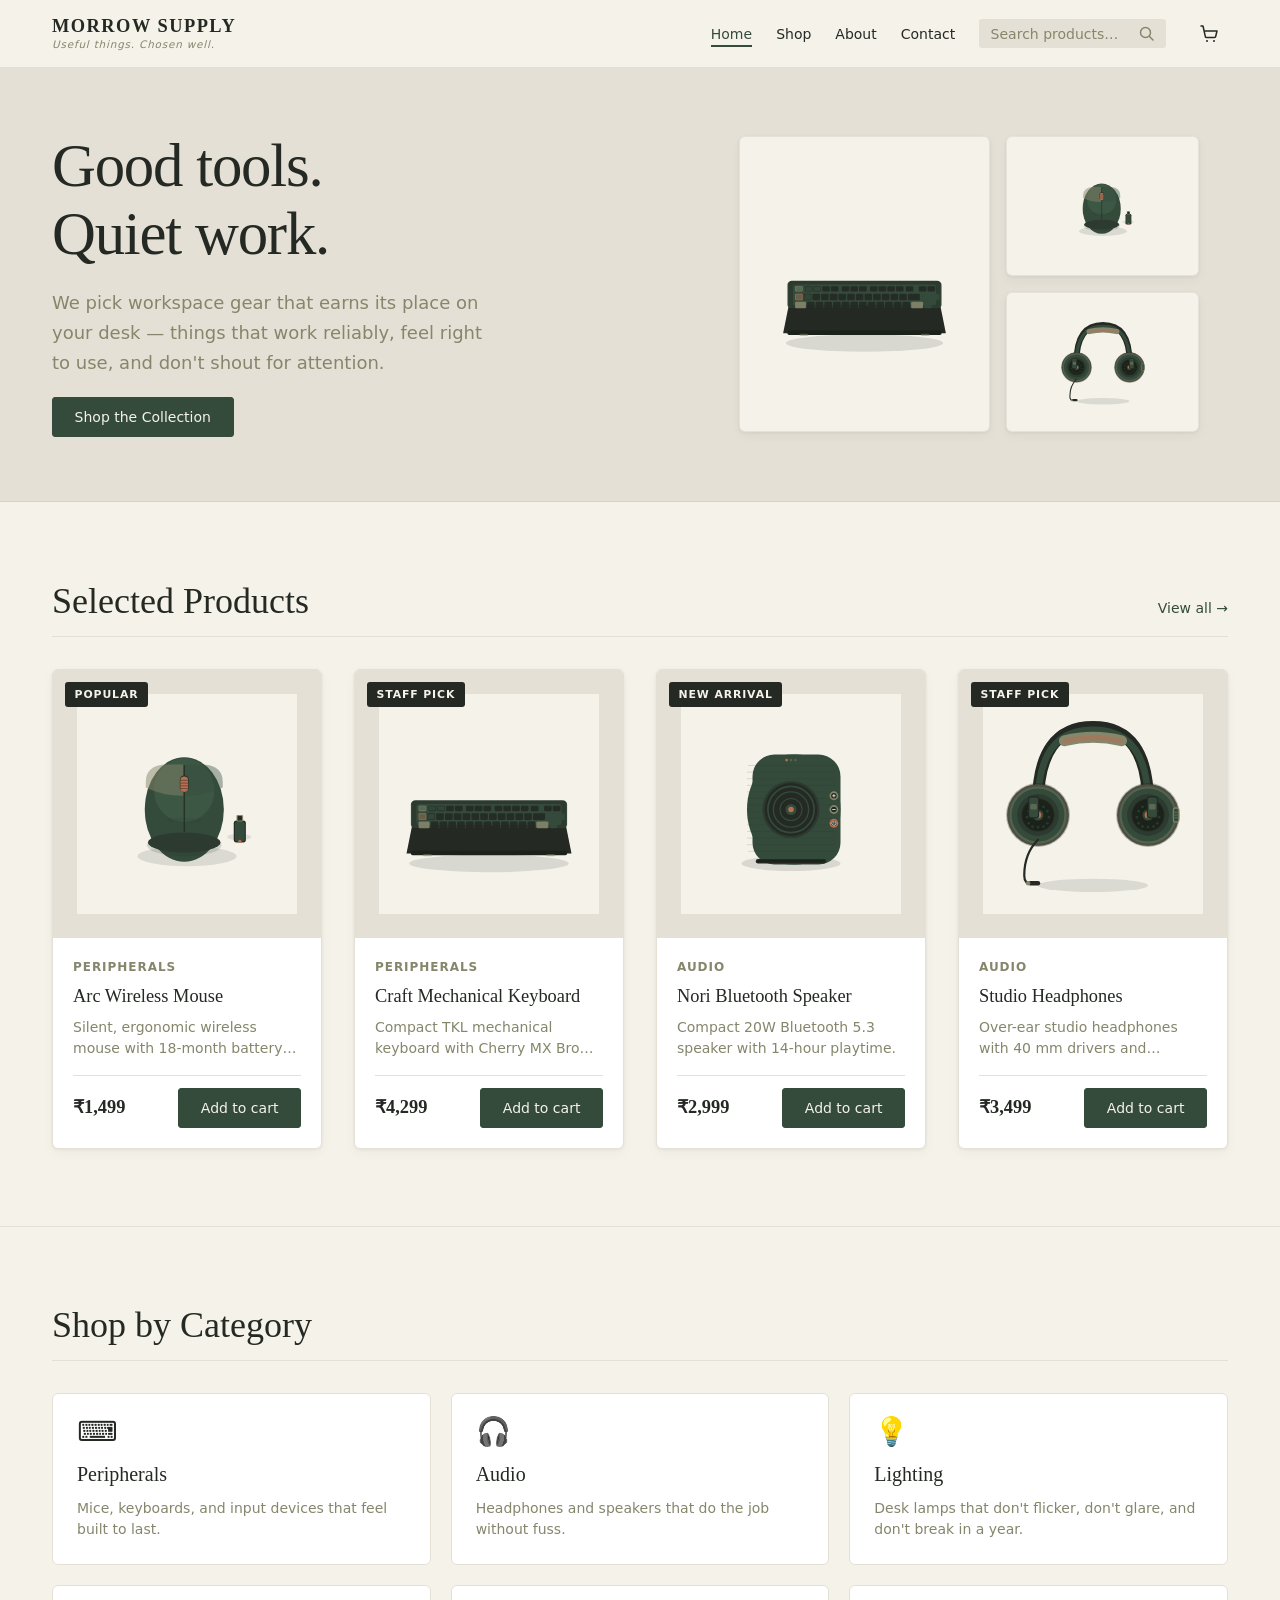
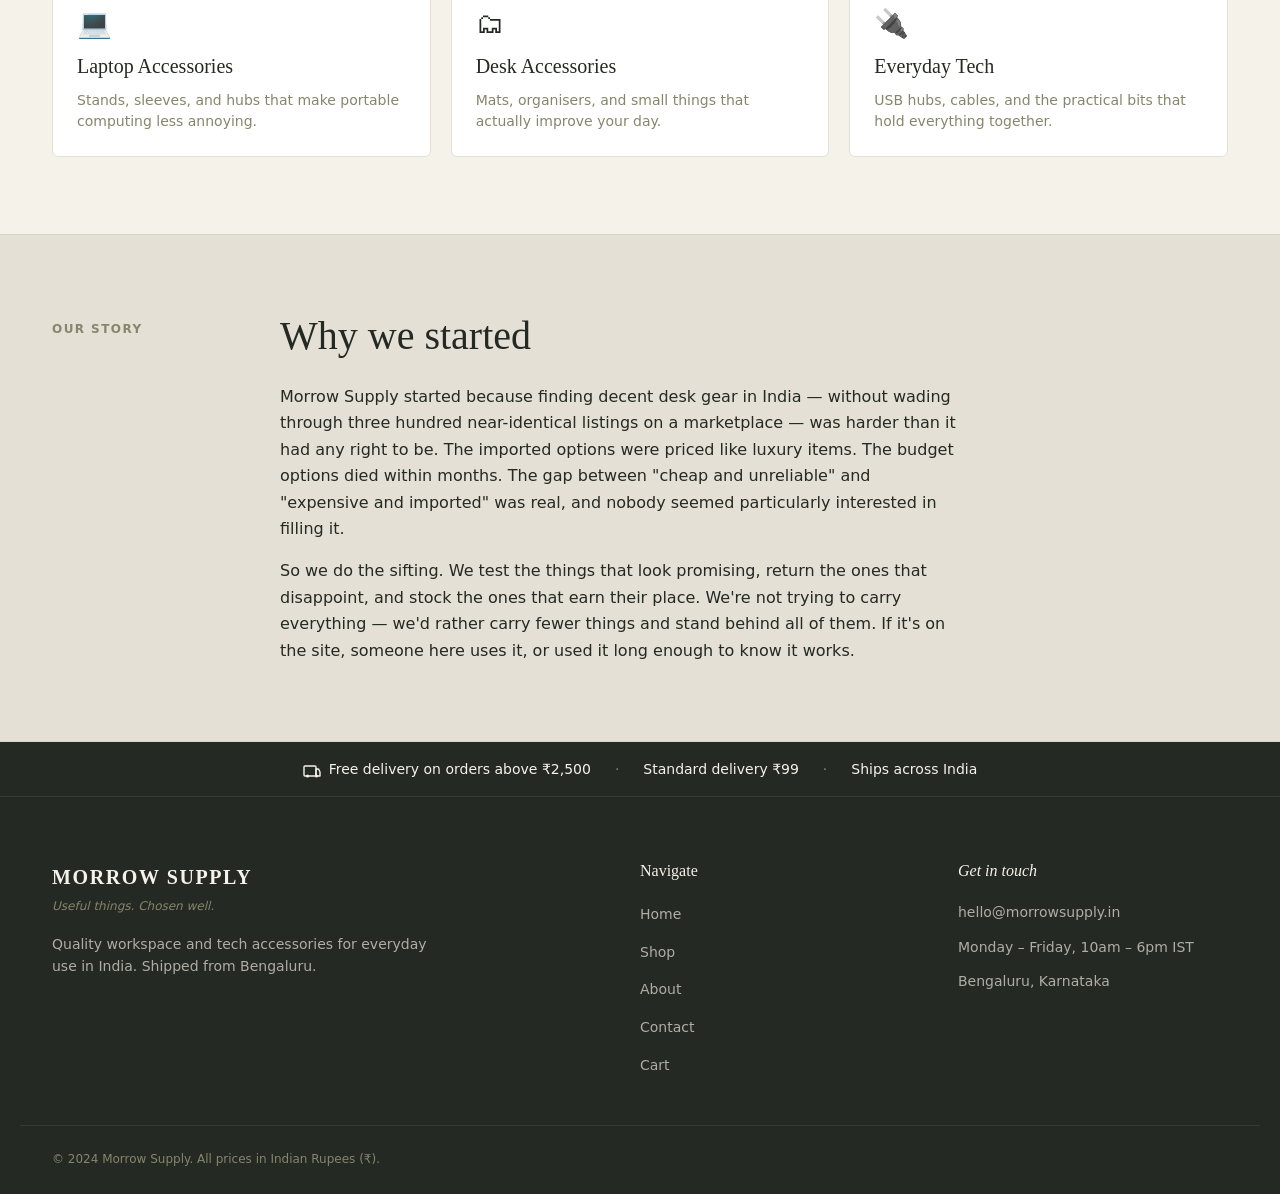
==== index.html @ 77ce3a05 "Complete Lab 12 Morrow Supply website" ====
<!DOCTYPE html>
<html lang="en">
<head>
  <meta charset="UTF-8" />
  <meta name="viewport" content="width=device-width, initial-scale=1.0" />
  <title>Morrow Supply — Useful things. Chosen well.</title>
  <meta name="description" content="Morrow Supply — quality tech and workspace accessories for India. Keyboards, headphones, desk setups, and more." />
  <link rel="stylesheet" href="./css/style.css" />
</head>
<body class="page-home">

  <!-- ===================== HEADER / NAV ===================== -->
  <header class="site-header" id="site-header">
    <nav class="nav-inner" role="navigation" aria-label="Main navigation">

      <!-- Logo -->
      <a href="./index.html" class="nav-logo" aria-label="Morrow Supply home">
        <span class="logo-name">MORROW SUPPLY</span>
        <span class="logo-tagline">Useful things. Chosen well.</span>
      </a>

      <!-- Primary nav links -->
      <ul class="nav-links" id="nav-menu" role="list">
        <li><a href="./index.html" class="nav-link" data-page="home">Home</a></li>
        <li><a href="./shop.html" class="nav-link" data-page="shop">Shop</a></li>
        <li><a href="./about.html" class="nav-link" data-page="about">About</a></li>
        <li><a href="./contact.html" class="nav-link" data-page="contact">Contact</a></li>
      </ul>

      <!-- Search -->
      <form class="nav-search" role="search" action="./shop.html" method="get">
        <label for="nav-search-input" class="sr-only">Search products</label>
        <input
          type="search"
          id="nav-search-input"
          name="q"
          class="nav-search-input"
          placeholder="Search products…"
          autocomplete="off"
        />
        <button type="submit" class="nav-search-btn" aria-label="Search">
          <svg width="16" height="16" viewBox="0 0 16 16" fill="none" aria-hidden="true">
            <circle cx="6.5" cy="6.5" r="5" stroke="currentColor" stroke-width="1.5"/>
            <path d="M10.5 10.5L14 14" stroke="currentColor" stroke-width="1.5" stroke-linecap="round"/>
          </svg>
        </button>
      </form>

      <!-- Cart -->
      <a href="./cart.html" class="nav-cart" aria-label="View cart">
        <svg width="20" height="20" viewBox="0 0 20 20" fill="none" aria-hidden="true">
          <path d="M2 2h2l2.4 10.8a1 1 0 0 0 1 .7h8.2a1 1 0 0 0 1-.8L18 7H5" stroke="currentColor" stroke-width="1.5" stroke-linecap="round" stroke-linejoin="round"/>
          <circle cx="8" cy="17" r="1" fill="currentColor"/>
          <circle cx="15" cy="17" r="1" fill="currentColor"/>
        </svg>
        <span class="cart-count" id="cart-count" hidden>0</span>
      </a>

      <!-- Mobile hamburger -->
      <button class="nav-hamburger" id="menu-toggle" aria-label="Open menu" aria-expanded="false" aria-controls="nav-menu">
        <span></span><span></span><span></span>
      </button>

    </nav>
  </header>

  <main>

    <!-- ===================== HERO ===================== -->
    <section class="hero" aria-label="Homepage hero">
      <div class="hero-inner container">

        <!-- Left: editorial copy -->
        <div class="hero-copy">
          <h1 class="hero-headline">Good tools.<br>Quiet work.</h1>
          <p class="hero-subtext">
            We pick workspace gear that earns its place on your desk —
            things that work reliably, feel right to use, and don't
            shout for attention.
          </p>
          <a href="./shop.html" class="btn btn-primary">Shop the Collection</a>
        </div>

        <!-- Right: product image grid -->
        <div class="hero-images" aria-hidden="true">
          <div class="hero-image-grid">
            <div class="hero-img-block hero-img-block--tall">
              <img
                src="./assets/images/mechanical-keyboard.svg"
                alt="Craft Mechanical Keyboard"
                class="hero-product-img"
                loading="eager"
              />
            </div>
            <div class="hero-img-block hero-img-block--short">
              <img
                src="./assets/images/wireless-mouse.svg"
                alt="Arc Wireless Mouse"
                class="hero-product-img"
                loading="eager"
              />
            </div>
            <div class="hero-img-block hero-img-block--short">
              <img
                src="./assets/images/headphones.svg"
                alt="Studio Headphones"
                class="hero-product-img"
                loading="eager"
              />
            </div>
          </div>
        </div>

      </div>
    </section>

    <!-- ===================== FEATURED PRODUCTS ===================== -->
    <section class="section featured-products" id="featured" aria-labelledby="featured-heading">
      <div class="container">
        <div class="section-header">
          <h2 class="section-title" id="featured-heading">Selected Products</h2>
          <a href="./shop.html" class="section-link">View all →</a>
        </div>

        <!-- JS renders product cards here -->
        <div id="featured-products-grid" class="product-grid" role="list" aria-live="polite" aria-busy="true">
          <!-- Loading state -->
          <div class="loading-state" id="featured-loading" aria-label="Loading products">
            <div class="loading-spinner" aria-hidden="true"></div>
            <p>Loading products…</p>
          </div>
        </div>
      </div>
    </section>

    <!-- ===================== CATEGORIES ===================== -->
    <section class="section categories" aria-labelledby="categories-heading">
      <div class="container">
        <h2 class="section-title" id="categories-heading">Shop by Category</h2>
        <ul class="category-grid" role="list">

          <li class="category-card">
            <a href="./shop.html?category=Peripherals" class="category-link">
              <span class="category-icon" aria-hidden="true">⌨</span>
              <span class="category-name">Peripherals</span>
              <span class="category-desc">Mice, keyboards, and input devices that feel built to last.</span>
            </a>
          </li>

          <li class="category-card">
            <a href="./shop.html?category=Audio" class="category-link">
              <span class="category-icon" aria-hidden="true">🎧</span>
              <span class="category-name">Audio</span>
              <span class="category-desc">Headphones and speakers that do the job without fuss.</span>
            </a>
          </li>

          <li class="category-card">
            <a href="./shop.html?category=Lighting" class="category-link">
              <span class="category-icon" aria-hidden="true">💡</span>
              <span class="category-name">Lighting</span>
              <span class="category-desc">Desk lamps that don't flicker, don't glare, and don't break in a year.</span>
            </a>
          </li>

          <li class="category-card">
            <a href="./shop.html?category=Laptop+Accessories" class="category-link">
              <span class="category-icon" aria-hidden="true">💻</span>
              <span class="category-name">Laptop Accessories</span>
              <span class="category-desc">Stands, sleeves, and hubs that make portable computing less annoying.</span>
            </a>
          </li>

          <li class="category-card">
            <a href="./shop.html?category=Desk+Accessories" class="category-link">
              <span class="category-icon" aria-hidden="true">🗂</span>
              <span class="category-name">Desk Accessories</span>
              <span class="category-desc">Mats, organisers, and small things that actually improve your day.</span>
            </a>
          </li>

          <li class="category-card">
            <a href="./shop.html?category=Everyday+Tech" class="category-link">
              <span class="category-icon" aria-hidden="true">🔌</span>
              <span class="category-name">Everyday Tech</span>
              <span class="category-desc">USB hubs, cables, and the practical bits that hold everything together.</span>
            </a>
          </li>

        </ul>
      </div>
    </section>

    <!-- ===================== BRAND STORY ===================== -->
    <section class="section brand-story" aria-labelledby="story-heading">
      <div class="container brand-story-inner">
        <div class="brand-story-label">Our story</div>
        <div class="brand-story-content">
          <h2 class="brand-story-heading" id="story-heading">Why we started</h2>
          <div class="brand-story-text">
            <p>
              Morrow Supply started because finding decent desk gear in India — without
              wading through three hundred near-identical listings on a marketplace —
              was harder than it had any right to be. The imported options were priced
              like luxury items. The budget options died within months. The gap between
              "cheap and unreliable" and "expensive and imported" was real, and nobody
              seemed particularly interested in filling it.
            </p>
            <p>
              So we do the sifting. We test the things that look promising, return the
              ones that disappoint, and stock the ones that earn their place. We're not
              trying to carry everything — we'd rather carry fewer things and stand
              behind all of them. If it's on the site, someone here uses it, or used it
              long enough to know it works.
            </p>
          </div>
        </div>
      </div>
    </section>

    <!-- ===================== SHIPPING INFO BAR ===================== -->
    <aside class="shipping-bar" aria-label="Shipping information">
      <ul class="shipping-bar-inner" role="list">
        <li class="shipping-item">
          <svg width="18" height="18" viewBox="0 0 18 18" fill="none" aria-hidden="true">
            <rect x="1" y="6" width="12" height="10" rx="1" stroke="currentColor" stroke-width="1.4"/>
            <path d="M13 9h2.5l1.5 3v4h-4V9z" stroke="currentColor" stroke-width="1.4" stroke-linejoin="round"/>
            <circle cx="4.5" cy="16" r="1.5" fill="currentColor"/>
            <circle cx="13.5" cy="16" r="1.5" fill="currentColor"/>
          </svg>
          Free delivery on orders above ₹2,500
        </li>
        <li class="shipping-divider" aria-hidden="true">·</li>
        <li class="shipping-item">Standard delivery ₹99</li>
        <li class="shipping-divider" aria-hidden="true">·</li>
        <li class="shipping-item">Ships across India</li>
      </ul>
    </aside>

  </main>

  <!-- ===================== FOOTER ===================== -->
  <footer class="site-footer" role="contentinfo">
    <div class="footer-inner">

      <!-- Col 1: Brand -->
      <div class="footer-col footer-brand">
        <span class="footer-logo">MORROW SUPPLY</span>
        <p class="footer-tagline">Useful things. Chosen well.</p>
        <p class="footer-blurb">
          Quality workspace and tech accessories for everyday use in India.
          Shipped from Bengaluru.
        </p>
      </div>

      <!-- Col 2: Links -->
      <nav class="footer-col footer-links" aria-label="Footer navigation">
        <h3 class="footer-heading">Navigate</h3>
        <ul role="list">
          <li><a href="./index.html">Home</a></li>
          <li><a href="./shop.html">Shop</a></li>
          <li><a href="./about.html">About</a></li>
          <li><a href="./contact.html">Contact</a></li>
          <li><a href="./cart.html">Cart</a></li>
        </ul>
      </nav>

      <!-- Col 3: Contact -->
      <address class="footer-col footer-contact">
        <h3 class="footer-heading">Get in touch</h3>
        <ul role="list">
          <li>
            <a href="mailto:hello@morrowsupply.in">hello@morrowsupply.in</a>
          </li>
          <li>Monday – Friday, 10am – 6pm IST</li>
          <li>Bengaluru, Karnataka</li>
        </ul>
      </address>

    </div>
    <div class="footer-bottom">
      <p>&copy; 2024 Morrow Supply. All prices in Indian Rupees (₹).</p>
    </div>
  </footer>

  <!-- Scripts (main.js first — provides globals) -->
  <script src="./js/main.js"></script>
  <script src="./js/products.js"></script>
  <script>
    // Load and render featured products on homepage
    document.addEventListener('DOMContentLoaded', function () {
      const grid = document.getElementById('featured-products-grid');
      const loading = document.getElementById('featured-loading');

      // Set aria-busy while loading
      grid.setAttribute('aria-busy', 'true');

      loadXML('./data/products.xml')
        .then(function (xmlDoc) {
          const products = parseProducts(xmlDoc);
          const featured = products.filter(function (p) {
            return p.featured === true;
          }).slice(0, 4);

          // Clear loading state
          loading.remove();
          grid.setAttribute('aria-busy', 'false');

          if (featured.length === 0) {
            grid.innerHTML = '<p class="empty-state">No featured products at the moment.</p>';
            return;
          }

          grid.innerHTML = featured.map(renderProductCard).join('');
          initAddToCartButtons(grid);
        })
        .catch(function (err) {
          loading.remove();
          grid.setAttribute('aria-busy', 'false');
          grid.innerHTML = '<p class="empty-state__text">Could not load products. Please refresh the page.</p>';
        });
    });
  </script>

</body>
</html>
---- css/style.css ----
/* ============================================================
   MORROW SUPPLY — Global Stylesheet
   "Useful things. Chosen well."
   Clean, consolidated, responsive design system.
   ============================================================ */

/* ────────────────────────────────────────────────────────────
   1. DESIGN TOKENS
──────────────────────────────────────────────────────────── */
:root {
  /* Brand Palette */
  --color-ivory   : #F5F2EA;
  --color-ink     : #242923;
  --color-green   : #344B3B;
  --color-olive   : #85866B;
  --color-terra   : #B96F51;
  --color-stone   : #E5E0D5;
  --color-white   : #FFFFFF;
  --color-error   : #B63B2E;
  --color-success : #2E6B45;

  /* Typography */
  --font-serif : Georgia, 'Times New Roman', serif;
  --font-sans  : system-ui, -apple-system, 'Segoe UI', Roboto, Helvetica, Arial, sans-serif;

  /* Font Sizes */
  --text-xs   : 0.75rem;    /* 12px */
  --text-sm   : 0.875rem;   /* 14px */
  --text-base : 1rem;       /* 16px */
  --text-md   : 1.125rem;   /* 18px */
  --text-lg   : 1.25rem;    /* 20px */
  --text-xl   : 1.5rem;     /* 24px */
  --text-2xl  : 2rem;       /* 32px */
  --text-3xl  : 2.75rem;    /* 44px */
  --text-4xl  : 3.5rem;     /* 56px */

  /* Spacing Scale */
  --space-1  : 0.25rem;   /* 4px */
  --space-2  : 0.5rem;    /* 8px */
  --space-3  : 0.75rem;   /* 12px */
  --space-4  : 1rem;      /* 16px */
  --space-5  : 1.25rem;   /* 20px */
  --space-6  : 1.5rem;    /* 24px */
  --space-8  : 2rem;      /* 32px */
  --space-10 : 2.5rem;    /* 40px */
  --space-12 : 3rem;      /* 48px */
  --space-16 : 4rem;      /* 64px */
  --space-20 : 5rem;      /* 80px */

  /* Borders & Radii */
  --radius-sm   : 3px;
  --radius-md   : 4px;
  --radius-card : 6px;
  --radius-pill : 9999px;

  /* Shadows */
  --shadow-card  : 0 1px 3px rgba(36, 41, 35, 0.06), 0 4px 12px rgba(36, 41, 35, 0.04);
  --shadow-hover : 0 6px 20px rgba(36, 41, 35, 0.1);
  --shadow-modal : 0 10px 30px rgba(36, 41, 35, 0.15);

  /* Transitions */
  --transition-fast : 150ms ease;
  --transition-base : 220ms ease;

  /* Layout Consts */
  --max-width     : 1240px;
  --header-height : 68px;
  --gutter        : clamp(1rem, 4vw, 2rem);
}

/* ────────────────────────────────────────────────────────────
   2. RESET & BASE
──────────────────────────────────────────────────────────── */
*, *::before, *::after {
  box-sizing: border-box;
  margin: 0;
  padding: 0;
}

html {
  scroll-behavior: smooth;
  -webkit-text-size-adjust: 100%;
}

body {
  font-family: var(--font-sans);
  font-size: var(--text-base);
  line-height: 1.6;
  color: var(--color-ink);
  background-color: var(--color-ivory);
  min-height: 100vh;
  display: flex;
  flex-direction: column;
}

main {
  flex: 1 0 auto;
}

img, svg {
  display: block;
  max-width: 100%;
  height: auto;
}

a {
  color: inherit;
  text-decoration: none;
  transition: color var(--transition-fast);
}

button, input, select, textarea {
  font-family: inherit;
  font-size: inherit;
}

/* Global Centred Container */
.container {
  width: 100%;
  max-width: var(--max-width);
  margin-inline: auto;
  padding-inline: var(--gutter);
}

[hidden] {
  display: none !important;
}

/* Accessibility / Screen-reader only */
.sr-only {
  position: absolute;
  width: 1px;
  height: 1px;
  padding: 0;
  margin: -1px;
  overflow: hidden;
  clip: rect(0, 0, 0, 0);
  white-space: nowrap;
  border: 0;
}

/* ────────────────────────────────────────────────────────────
   3. TYPOGRAPHY
──────────────────────────────────────────────────────────── */
h1, h2, h3, h4, h5, h6 {
  font-family: var(--font-serif);
  font-weight: normal;
  line-height: 1.25;
  color: var(--color-ink);
}

p {
  line-height: 1.65;
}

/* ────────────────────────────────────────────────────────────
   4. BUTTONS
──────────────────────────────────────────────────────────── */
.btn {
  display: inline-flex;
  align-items: center;
  justify-content: center;
  gap: var(--space-2);
  font-family: var(--font-sans);
  font-size: var(--text-sm);
  font-weight: 500;
  padding: 0.65rem 1.35rem;
  border-radius: var(--radius-sm);
  border: 1.5px solid transparent;
  cursor: pointer;
  text-decoration: none;
  line-height: 1.2;
  transition: background-color var(--transition-fast), border-color var(--transition-fast), color var(--transition-fast), transform var(--transition-fast);
  white-space: nowrap;
}

.btn:active {
  transform: translateY(1px);
}

.btn:disabled,
.btn[disabled] {
  opacity: 0.45;
  cursor: not-allowed;
  pointer-events: none;
}

/* Primary Button (Forest Green) */
.btn-primary,
.btn--primary {
  background-color: var(--color-green);
  color: var(--color-ivory);
  border-color: var(--color-green);
}
.btn-primary:hover,
.btn--primary:hover {
  background-color: var(--color-ink);
  border-color: var(--color-ink);
  color: var(--color-ivory);
}

/* Secondary Button (Stone / Muted) */
.btn-secondary,
.btn--secondary {
  background-color: var(--color-stone);
  color: var(--color-ink);
  border-color: var(--color-stone);
}
.btn-secondary:hover,
.btn--secondary:hover {
  background-color: var(--color-olive);
  border-color: var(--color-olive);
  color: var(--color-ivory);
}

/* Outline Button */
.btn-outline,
.btn--outline {
  background-color: transparent;
  color: var(--color-ink);
  border-color: var(--color-ink);
}
.btn-outline:hover,
.btn--outline:hover {
  background-color: var(--color-ink);
  color: var(--color-ivory);
}

/* Sizing Helpers */
.btn-sm  { padding: 0.4rem 0.85rem; font-size: var(--text-xs); }
.btn-lg  { padding: 0.85rem 1.75rem; font-size: var(--text-base); }
.btn-block { width: 100%; }
.mt-sm   { margin-top: var(--space-3); }

/* ────────────────────────────────────────────────────────────
   5. HEADER & NAVIGATION
──────────────────────────────────────────────────────────── */
.site-header {
  position: sticky;
  top: 0;
  z-index: 100;
  background-color: var(--color-ivory);
  border-bottom: 1px solid var(--color-stone);
  height: var(--header-height);
}

.nav-inner {
  max-width: var(--max-width);
  margin-inline: auto;
  padding-inline: var(--gutter);
  height: 100%;
  display: flex;
  align-items: center;
  gap: var(--space-6);
}

/* Brand Logo */
.nav-logo {
  display: flex;
  flex-direction: column;
  line-height: 1.15;
  text-decoration: none;
  flex-shrink: 0;
  gap: 1px;
}
.logo-name {
  font-family: var(--font-serif);
  font-size: 1.15rem;
  font-weight: 600;
  letter-spacing: 0.08em;
  color: var(--color-ink);
  text-transform: uppercase;
}
.logo-tagline {
  font-size: 0.65rem;
  color: var(--color-olive);
  letter-spacing: 0.08em;
  font-style: italic;
}

/* Primary Nav Links */
.nav-links {
  list-style: none;
  display: flex;
  align-items: center;
  gap: var(--space-6);
  margin-left: auto;
}
.nav-links li {
  display: inline;
}
.nav-links a,
.nav-link {
  font-size: var(--text-sm);
  font-weight: 500;
  color: var(--color-ink);
  padding-bottom: 3px;
  border-bottom: 2px solid transparent;
  transition: color var(--transition-fast), border-color var(--transition-fast);
}
.nav-links a:hover,
.nav-links a.active,
.nav-link.active,
.nav-active {
  color: var(--color-green);
  border-bottom-color: var(--color-green);
}

/* Header Search */
.nav-search {
  display: flex;
  align-items: center;
  gap: var(--space-2);
  background: var(--color-stone);
  border: 1px solid transparent;
  border-radius: var(--radius-sm);
  padding: 0.35rem 0.65rem;
  transition: border-color var(--transition-fast);
}
.nav-search:focus-within {
  border-color: var(--color-olive);
  outline: 2px solid var(--color-green);
  outline-offset: 1px;
}
.nav-search-input {
  background: none;
  border: none;
  outline: none;
  font-size: var(--text-sm);
  color: var(--color-ink);
  width: 140px;
}
.nav-search-input::placeholder {
  color: var(--color-olive);
}
.nav-search-btn {
  background: none;
  border: none;
  cursor: pointer;
  color: var(--color-olive);
  display: flex;
  align-items: center;
  padding: 0;
  transition: color var(--transition-fast);
}
.nav-search-btn:hover {
  color: var(--color-green);
}

/* Header Cart Icon */
.nav-cart,
.cart-link {
  position: relative;
  display: flex;
  align-items: center;
  justify-content: center;
  width: 38px;
  height: 38px;
  border-radius: var(--radius-sm);
  color: var(--color-ink);
  transition: color var(--transition-fast);
  text-decoration: none;
  flex-shrink: 0;
}
.nav-cart:hover,
.cart-link:hover {
  color: var(--color-green);
}
.cart-count,
.cart-badge {
  position: absolute;
  top: 1px;
  right: 1px;
  background-color: var(--color-terra);
  color: var(--color-white);
  font-size: 10px;
  font-weight: 700;
  min-width: 16px;
  height: 16px;
  border-radius: 8px;
  display: flex;
  align-items: center;
  justify-content: center;
  padding: 0 4px;
  line-height: 1;
}

/* Mobile Hamburger Toggle */
.nav-hamburger,
.hamburger {
  display: none;
  flex-direction: column;
  justify-content: center;
  gap: 5px;
  width: 38px;
  height: 38px;
  background: none;
  border: none;
  cursor: pointer;
  padding: 6px;
  flex-shrink: 0;
}
.nav-hamburger span,
.hamburger span {
  display: block;
  width: 22px;
  height: 2px;
  background-color: var(--color-ink);
  border-radius: 1px;
  transition: transform var(--transition-base), opacity var(--transition-base);
}

/* ────────────────────────────────────────────────────────────
   6. HOMEPAGE — HERO SECTION
──────────────────────────────────────────────────────────── */
.hero {
  background-color: var(--color-stone);
  border-bottom: 1px solid rgba(36, 41, 35, 0.08);
  overflow: hidden;
}

.hero-inner {
  max-width: var(--max-width);
  margin-inline: auto;
  padding-inline: var(--gutter);
  padding-block: clamp(2.5rem, 5vw, 4.5rem);
  display: grid;
  grid-template-columns: 1.15fr 1fr;
  align-items: center;
  gap: clamp(2rem, 5vw, 4.5rem);
}

.hero-copy {
  display: flex;
  flex-direction: column;
  align-items: flex-start;
  gap: var(--space-5);
  max-width: 520px;
}

.hero-headline {
  font-family: var(--font-serif);
  font-size: clamp(2.4rem, 5vw, 3.8rem);
  font-weight: normal;
  line-height: 1.12;
  letter-spacing: -0.02em;
  color: var(--color-ink);
}

.hero-subtext {
  font-size: clamp(1rem, 2vw, 1.125rem);
  color: var(--color-olive);
  line-height: 1.65;
  max-width: 440px;
}

.hero-images {
  display: flex;
  justify-content: center;
  align-items: center;
  width: 100%;
}

.hero-image-grid {
  display: grid;
  grid-template-columns: 1.3fr 1fr;
  grid-template-rows: 140px 140px;
  gap: var(--space-4);
  width: 100%;
  max-width: 460px;
}

.hero-img-block {
  background-color: var(--color-ivory);
  border: 1px solid rgba(36, 41, 35, 0.08);
  border-radius: var(--radius-card);
  padding: var(--space-4);
  display: flex;
  align-items: center;
  justify-content: center;
  overflow: hidden;
  box-shadow: var(--shadow-card);
}

.hero-img-block--tall {
  grid-row: 1 / 3;
}

.hero-product-img {
  width: 100%;
  height: 100%;
  max-height: 100%;
  object-fit: contain;
}

/* ────────────────────────────────────────────────────────────
   7. HOMEPAGE SECTIONS
──────────────────────────────────────────────────────────── */
.section {
  padding-block: clamp(3rem, 6vw, 5rem);
}

.section-header {
  display: flex;
  justify-content: space-between;
  align-items: baseline;
  margin-bottom: var(--space-8);
  padding-bottom: var(--space-3);
  border-bottom: 1px solid var(--color-stone);
}

.section-title {
  font-family: var(--font-serif);
  font-size: clamp(1.6rem, 3vw, 2.25rem);
  font-weight: normal;
  color: var(--color-ink);
}

.section-link {
  font-size: var(--text-sm);
  font-weight: 500;
  color: var(--color-green);
  transition: color var(--transition-fast);
}
.section-link:hover {
  color: var(--color-ink);
}

/* Featured Products Grid */
.product-grid,
#featured-products-grid,
.products-grid {
  display: grid;
  grid-template-columns: repeat(auto-fill, minmax(270px, 1fr));
  gap: var(--space-8);
}

/* Category Grid */
.categories {
  background-color: var(--color-ivory);
  border-top: 1px solid var(--color-stone);
}

.categories .section-title {
  margin-bottom: var(--space-8);
  padding-bottom: var(--space-3);
  border-bottom: 1px solid var(--color-stone);
}

.category-grid {
  list-style: none;
  display: grid;
  grid-template-columns: repeat(auto-fill, minmax(280px, 1fr));
  gap: var(--space-5);
}

.category-card {
  background-color: var(--color-white);
  border: 1px solid var(--color-stone);
  border-radius: var(--radius-card);
  transition: transform var(--transition-fast), border-color var(--transition-fast), box-shadow var(--transition-fast);
  overflow: hidden;
}
.category-card:hover {
  border-color: var(--color-green);
  transform: translateY(-2px);
  box-shadow: var(--shadow-hover);
}
.category-link {
  display: flex;
  flex-direction: column;
  gap: var(--space-2);
  padding: var(--space-6);
  text-decoration: none;
  color: inherit;
  height: 100%;
}
.category-icon {
  font-size: 1.75rem;
  line-height: 1;
  margin-bottom: var(--space-1);
}
.category-name {
  font-family: var(--font-serif);
  font-size: var(--text-lg);
  color: var(--color-ink);
  font-weight: normal;
}
.category-desc {
  font-size: var(--text-sm);
  color: var(--color-olive);
  line-height: 1.5;
}

/* Brand Story Section */
.brand-story {
  background-color: var(--color-stone);
  border-top: 1px solid rgba(36, 41, 35, 0.08);
  border-bottom: 1px solid rgba(36, 41, 35, 0.08);
}

.brand-story-inner {
  display: grid;
  grid-template-columns: 180px 1fr;
  gap: var(--space-12);
  align-items: start;
}

.brand-story-label {
  font-size: var(--text-xs);
  font-weight: 600;
  text-transform: uppercase;
  letter-spacing: 0.12em;
  color: var(--color-olive);
  padding-top: var(--space-2);
}

.brand-story-heading {
  font-family: var(--font-serif);
  font-size: clamp(1.8rem, 3.5vw, 2.5rem);
  font-weight: normal;
  margin-bottom: var(--space-6);
  color: var(--color-ink);
  line-height: 1.2;
}

.brand-story-text {
  display: flex;
  flex-direction: column;
  gap: var(--space-4);
  font-size: var(--text-base);
  color: var(--color-ink);
  line-height: 1.75;
  max-width: 680px;
}

/* Shipping Info Bar */
.shipping-bar {
  background-color: var(--color-ink);
  color: var(--color-ivory);
  padding-block: var(--space-4);
}

.shipping-bar-inner {
  max-width: var(--max-width);
  margin-inline: auto;
  padding-inline: var(--gutter);
  list-style: none;
  display: flex;
  justify-content: center;
  align-items: center;
  gap: var(--space-6);
  font-size: var(--text-sm);
  flex-wrap: wrap;
  text-align: center;
}

.shipping-item {
  display: flex;
  align-items: center;
  gap: var(--space-2);
  color: var(--color-ivory);
}

.shipping-divider {
  color: var(--color-olive);
}

/* ────────────────────────────────────────────────────────────
   8. PRODUCT CARDS (Shared between products.js and shop.js)
──────────────────────────────────────────────────────────── */
.product-card {
  background-color: var(--color-white);
  border: 1px solid var(--color-stone);
  border-radius: var(--radius-card);
  overflow: hidden;
  display: flex;
  flex-direction: column;
  box-shadow: var(--shadow-card);
  transition: transform var(--transition-base), box-shadow var(--transition-base), border-color var(--transition-base);
  position: relative;
  height: 100%;
}

.product-card:hover {
  transform: translateY(-3px);
  box-shadow: var(--shadow-hover);
  border-color: rgba(52, 75, 59, 0.3);
}

.product-card__image-link,
.product-card-image-link {
  display: block;
  background-color: var(--color-stone);
  overflow: hidden;
  position: relative;
}

.product-card__image-wrap,
.product-card-image-wrap {
  position: relative;
  aspect-ratio: 1 / 1;
  width: 100%;
  display: flex;
  align-items: center;
  justify-content: center;
  padding: var(--space-6);
  background-color: var(--color-stone);
}

.product-card__image,
.product-card-img {
  width: 100%;
  height: 100%;
  max-width: 220px;
  max-height: 220px;
  object-fit: contain;
  transition: transform var(--transition-base);
}

.product-card:hover .product-card__image,
.product-card:hover .product-card-img {
  transform: scale(1.04);
}

.product-badge {
  position: absolute;
  top: var(--space-3);
  left: var(--space-3);
  background-color: var(--color-ink);
  color: var(--color-ivory);
  font-size: 0.68rem;
  font-weight: 600;
  text-transform: uppercase;
  letter-spacing: 0.08em;
  padding: 0.25rem 0.6rem;
  border-radius: var(--radius-sm);
  z-index: 2;
}

.stock-low {
  font-size: var(--text-xs);
  color: var(--color-terra);
  font-weight: 600;
}

.product-card__body,
.product-card-body {
  padding: var(--space-5);
  display: flex;
  flex-direction: column;
  flex-grow: 1;
  gap: var(--space-2);
}

.product-card__category,
.product-card-category {
  font-size: var(--text-xs);
  color: var(--color-olive);
  text-transform: uppercase;
  letter-spacing: 0.08em;
  font-weight: 600;
}

.product-card__name,
.product-card-name {
  font-family: var(--font-serif);
  font-size: 1.15rem;
  font-weight: normal;
  line-height: 1.3;
  color: var(--color-ink);
}

.product-card__name a,
.product-card-name-link {
  color: var(--color-ink);
  text-decoration: none;
  transition: color var(--transition-fast);
}
.product-card__name a:hover,
.product-card-name-link:hover {
  color: var(--color-green);
}

.product-card__desc,
.product-card-desc {
  font-size: var(--text-sm);
  color: var(--color-olive);
  line-height: 1.5;
  margin-bottom: var(--space-2);
  display: -webkit-box;
  -webkit-line-clamp: 2;
  -webkit-box-orient: vertical;
  overflow: hidden;
}

.product-card__footer,
.product-card-footer {
  margin-top: auto;
  padding-top: var(--space-3);
  border-top: 1px solid var(--color-stone);
  display: flex;
  justify-content: space-between;
  align-items: center;
  gap: var(--space-2);
}

.product-card__price,
.product-card-price {
  font-family: var(--font-serif);
  font-size: 1.15rem;
  font-weight: 600;
  color: var(--color-ink);
}

.product-card__add,
.btn-add-to-cart {
  flex-shrink: 0;
}

/* ────────────────────────────────────────────────────────────
   9. SHOP CATALOGUE PAGE (shop.html)
──────────────────────────────────────────────────────────── */
.page-title-bar {
  padding-block: var(--space-8) var(--space-4);
}

.page-title-row {
  display: flex;
  justify-content: space-between;
  align-items: baseline;
}

.page-title {
  font-family: var(--font-serif);
  font-size: clamp(2rem, 4vw, 2.75rem);
  font-weight: normal;
  color: var(--color-ink);
}

.product-count-label {
  font-size: var(--text-sm);
  color: var(--color-olive);
}

.shop-toolbar-section {
  padding-bottom: var(--space-8);
}

.shop-toolbar {
  display: flex;
  justify-content: space-between;
  align-items: center;
  gap: var(--space-4);
  flex-wrap: wrap;
  background-color: var(--color-white);
  border: 1px solid var(--color-stone);
  border-radius: var(--radius-card);
  padding: var(--space-3) var(--space-4);
}

.toolbar-search {
  flex: 1;
  min-width: 220px;
}

.search-input {
  width: 100%;
  background-color: var(--color-ivory);
  border: 1px solid var(--color-stone);
  border-radius: var(--radius-sm);
  padding: 0.55rem var(--space-3);
  font-size: var(--text-sm);
  color: var(--color-ink);
  outline: none;
  transition: border-color var(--transition-fast);
}
.search-input:focus {
  border-color: var(--color-green);
}

.toolbar-filters {
  display: flex;
  gap: var(--space-3);
  flex-wrap: wrap;
}

.filter-select {
  background-color: var(--color-ivory);
  border: 1px solid var(--color-stone);
  border-radius: var(--radius-sm);
  padding: 0.55rem var(--space-3);
  font-size: var(--text-sm);
  color: var(--color-ink);
  outline: none;
  cursor: pointer;
  transition: border-color var(--transition-fast);
}
.filter-select:focus {
  border-color: var(--color-green);
}

.shop-grid-section {
  padding-bottom: var(--space-20);
}

/* ────────────────────────────────────────────────────────────
   10. PRODUCT DETAIL PAGE (product.html)
──────────────────────────────────────────────────────────── */
.breadcrumb {
  padding-block: var(--space-4);
  display: flex;
  align-items: center;
  gap: var(--space-2);
  font-size: var(--text-sm);
  color: var(--color-olive);
}

.breadcrumb-link {
  color: var(--color-olive);
  text-decoration: none;
}
.breadcrumb-link:hover {
  color: var(--color-green);
}

.breadcrumb-sep {
  color: var(--color-stone);
}

.breadcrumb-current {
  color: var(--color-ink);
  font-weight: 500;
}

.product-detail-wrap {
  padding-bottom: var(--space-20);
}

.product-detail {
  display: grid;
  grid-template-columns: 1fr 1fr;
  gap: clamp(2rem, 5vw, 4.5rem);
  align-items: start;
  padding-top: var(--space-4);
}

.product-image-frame {
  background-color: var(--color-stone);
  border-radius: var(--radius-card);
  padding: var(--space-10);
  aspect-ratio: 1 / 1;
  max-height: 500px;
  display: flex;
  align-items: center;
  justify-content: center;
  overflow: hidden;
  border: 1px solid rgba(36, 41, 35, 0.06);
}

.product-detail-img {
  width: 100%;
  height: 100%;
  max-width: 360px;
  max-height: 360px;
  object-fit: contain;
}

.product-info-col {
  display: flex;
  flex-direction: column;
  gap: var(--space-4);
}

.product-category-label {
  font-size: var(--text-xs);
  font-weight: 600;
  text-transform: uppercase;
  letter-spacing: 0.1em;
  color: var(--color-olive);
}

.product-name {
  font-family: var(--font-serif);
  font-size: clamp(2rem, 3.5vw, 2.75rem);
  font-weight: normal;
  line-height: 1.2;
  color: var(--color-ink);
}

.product-price-row {
  display: flex;
  align-items: center;
  gap: var(--space-4);
}

.product-price-large {
  font-family: var(--font-serif);
  font-size: 2rem;
  font-weight: 600;
  color: var(--color-ink);
}

.product-description {
  font-size: 1.05rem;
  line-height: 1.7;
  color: var(--color-ink);
  padding-block: var(--space-2);
}

.product-stock-info {
  font-size: var(--text-sm);
  font-weight: 500;
}
.product-stock-info.in-stock {
  color: var(--color-success);
}
.product-stock-info.out-of-stock {
  color: var(--color-error);
}

.quantity-selector {
  display: flex;
  align-items: center;
  gap: var(--space-2);
  margin-top: var(--space-2);
}

.qty-btn {
  width: 38px;
  height: 38px;
  display: flex;
  align-items: center;
  justify-content: center;
  background-color: var(--color-ivory);
  border: 1px solid var(--color-stone);
  border-radius: var(--radius-sm);
  font-size: 1.15rem;
  cursor: pointer;
  color: var(--color-ink);
  transition: border-color var(--transition-fast), background-color var(--transition-fast);
}
.qty-btn:hover:not(:disabled) {
  border-color: var(--color-green);
  background-color: var(--color-stone);
}
.qty-btn:disabled {
  opacity: 0.35;
  cursor: not-allowed;
}

.qty-input {
  width: 56px;
  height: 38px;
  text-align: center;
  font-size: var(--text-base);
  font-family: var(--font-serif);
  border: 1px solid var(--color-stone);
  border-radius: var(--radius-sm);
  background-color: var(--color-ivory);
  color: var(--color-ink);
}

.back-to-shop-link {
  font-size: var(--text-sm);
  color: var(--color-olive);
  margin-top: var(--space-4);
  display: inline-block;
  transition: color var(--transition-fast);
}
.back-to-shop-link:hover {
  color: var(--color-green);
}

.product-error {
  padding-block: var(--space-20);
  text-align: center;
}
.error-box {
  background-color: var(--color-white);
  border: 1px solid var(--color-stone);
  border-radius: var(--radius-card);
  padding: var(--space-10);
  max-width: 500px;
  margin-inline: auto;
  display: flex;
  flex-direction: column;
  gap: var(--space-4);
  align-items: center;
}

/* ────────────────────────────────────────────────────────────
   11. CART PAGE (cart.html)
──────────────────────────────────────────────────────────── */
.page-cart .page-title,
.page-checkout .page-title {
  padding-block: var(--space-8) var(--space-6);
}

.cart-layout {
  display: grid;
  grid-template-columns: 1fr 360px;
  gap: clamp(2rem, 4vw, 3.5rem);
  align-items: start;
  padding-bottom: var(--space-20);
}

.cart-header-row,
.cart-row {
  display: grid;
  grid-template-columns: 2.5fr 1fr 1fr 1fr 40px;
  align-items: center;
  gap: var(--space-4);
  padding-block: var(--space-4);
  border-bottom: 1px solid var(--color-stone);
}

.cart-header-row {
  font-size: var(--text-xs);
  font-weight: 600;
  text-transform: uppercase;
  letter-spacing: 0.08em;
  color: var(--color-olive);
  border-bottom: 2px solid var(--color-stone);
}

.cart-product-info {
  display: flex;
  align-items: center;
  gap: var(--space-4);
}

.cart-product-img {
  width: 72px;
  height: 72px;
  object-fit: contain;
  background-color: var(--color-stone);
  border-radius: var(--radius-sm);
  padding: 4px;
  flex-shrink: 0;
}

.cart-product-name {
  font-family: var(--font-serif);
  font-size: var(--text-base);
  color: var(--color-ink);
  line-height: 1.3;
  display: block;
}
.cart-product-name:hover {
  color: var(--color-green);
}

.cart-product-category {
  font-size: var(--text-xs);
  color: var(--color-olive);
  display: block;
}

.cart-unit-price,
.cart-line-total {
  font-family: var(--font-serif);
  font-size: var(--text-base);
}

.cart-qty-controls {
  display: flex;
  align-items: center;
  gap: var(--space-2);
}

.qty-decrease-btn,
.qty-increase-btn {
  width: 28px;
  height: 28px;
  display: flex;
  align-items: center;
  justify-content: center;
  border: 1px solid var(--color-stone);
  background-color: var(--color-ivory);
  border-radius: var(--radius-sm);
  cursor: pointer;
  font-size: var(--text-md);
  color: var(--color-ink);
  transition: border-color var(--transition-fast), background-color var(--transition-fast);
  line-height: 1;
}
.qty-decrease-btn:hover:not(:disabled),
.qty-increase-btn:hover:not(:disabled) {
  border-color: var(--color-green);
  background-color: var(--color-stone);
}
.qty-decrease-btn:disabled,
.qty-increase-btn:disabled {
  opacity: 0.35;
  cursor: not-allowed;
}

.cart-qty-num {
  min-width: 20px;
  text-align: center;
  font-family: var(--font-serif);
}

.cart-remove-btn {
  background: none;
  border: none;
  cursor: pointer;
  color: var(--color-olive);
  padding: 6px;
  border-radius: var(--radius-sm);
  display: flex;
  align-items: center;
  justify-content: center;
  transition: color var(--transition-fast);
}
.cart-remove-btn:hover {
  color: var(--color-error);
}

/* Order Summary Sidebar */
.order-summary-card {
  background-color: var(--color-white);
  border: 1px solid var(--color-stone);
  border-radius: var(--radius-card);
  padding: var(--space-8);
  position: sticky;
  top: calc(var(--header-height) + var(--space-6));
  box-shadow: var(--shadow-card);
}

.summary-heading {
  font-family: var(--font-serif);
  font-size: var(--text-lg);
  font-weight: normal;
  margin-bottom: var(--space-5);
  padding-bottom: var(--space-4);
  border-bottom: 1px solid var(--color-stone);
}

.summary-list {
  display: flex;
  flex-direction: column;
  gap: 0;
  margin-bottom: var(--space-5);
}

.summary-row {
  display: flex;
  justify-content: space-between;
  align-items: center;
  padding-block: var(--space-3);
  font-size: var(--text-sm);
  border-bottom: 1px solid var(--color-stone);
}
.summary-row:last-of-type {
  border-bottom: none;
}

.summary-row--total {
  font-size: var(--text-base);
  font-weight: 700;
  padding-top: var(--space-4);
  border-top: 2px solid var(--color-ink);
  border-bottom: none;
}

.delivery-note {
  font-size: var(--text-xs);
  color: var(--color-olive);
  margin-bottom: var(--space-5);
}
.free-delivery-label,
.delivery-free-msg {
  color: var(--color-success);
  font-weight: 600;
}

/* ────────────────────────────────────────────────────────────
   12. CHECKOUT PAGE (checkout.html)
──────────────────────────────────────────────────────────── */
.checkout-layout {
  display: grid;
  grid-template-columns: 1fr 360px;
  gap: clamp(2rem, 4vw, 3.5rem);
  align-items: start;
  padding-bottom: var(--space-20);
}

.checkout-section-heading {
  font-family: var(--font-serif);
  font-size: var(--text-xl);
  font-weight: normal;
  margin-bottom: var(--space-6);
  padding-bottom: var(--space-3);
  border-bottom: 1px solid var(--color-stone);
}

.checkout-items-list {
  list-style: none;
  margin-bottom: var(--space-5);
  display: flex;
  flex-direction: column;
  gap: var(--space-3);
}

.checkout-item-row {
  display: grid;
  grid-template-columns: 1fr auto auto;
  align-items: center;
  gap: var(--space-3);
  font-size: var(--text-sm);
}
.checkout-item-name { color: var(--color-ink); }
.checkout-item-qty  { color: var(--color-olive); }
.checkout-item-price {
  font-family: var(--font-serif);
  font-size: var(--text-sm);
  color: var(--color-ink);
  text-align: right;
}

.form-group {
  display: flex;
  flex-direction: column;
  gap: var(--space-2);
  margin-bottom: var(--space-5);
}

.form-label {
  font-size: var(--text-sm);
  font-weight: 600;
  color: var(--color-ink);
}

.form-input {
  background-color: var(--color-ivory);
  border: 1px solid var(--color-stone);
  border-radius: var(--radius-sm);
  padding: 0.65rem var(--space-4);
  font-size: var(--text-base);
  color: var(--color-ink);
  font-family: var(--font-sans);
  outline: none;
  width: 100%;
  transition: border-color var(--transition-fast), box-shadow var(--transition-fast);
}
.form-input:focus {
  border-color: var(--color-green);
  box-shadow: 0 0 0 2px rgba(52, 75, 59, 0.15);
}
.form-input.input-error {
  border-color: var(--color-error);
}

.form-textarea {
  resize: vertical;
  min-height: 80px;
}

.form-select {
  cursor: pointer;
}

.form-row {
  display: grid;
  grid-template-columns: 1fr 1fr;
  gap: var(--space-4);
}

.form-error {
  font-size: var(--text-xs);
  color: var(--color-error);
  display: none;
  margin-top: var(--space-1);
}

.checkout-demo-note {
  font-size: var(--text-xs);
  color: var(--color-olive);
  margin-top: var(--space-4);
  display: flex;
  align-items: center;
  gap: var(--space-2);
  line-height: 1.5;
}

/* ────────────────────────────────────────────────────────────
   13. ORDER SUCCESS PAGE (order-success.html)
──────────────────────────────────────────────────────────── */
.order-success-wrapper {
  display: flex;
  justify-content: center;
  align-items: center;
  padding-block: var(--space-16);
  min-height: 60vh;
}

.success-card {
  background-color: var(--color-white);
  border: 1px solid var(--color-stone);
  border-radius: var(--radius-card);
  padding: clamp(2rem, 5vw, 3.5rem);
  max-width: 580px;
  width: 100%;
  text-align: center;
  display: flex;
  flex-direction: column;
  align-items: center;
  gap: var(--space-4);
  box-shadow: var(--shadow-card);
}

.success-icon-wrap {
  margin-bottom: var(--space-1);
}
.success-checkmark {
  display: block;
}

.success-heading {
  font-family: var(--font-serif);
  font-size: var(--text-2xl);
  color: var(--color-ink);
}

.success-thanks {
  font-size: var(--text-md);
  color: var(--color-olive);
}

.success-meta {
  width: 100%;
  background-color: var(--color-stone);
  border-radius: var(--radius-sm);
  padding: var(--space-4) var(--space-5);
  display: flex;
  flex-direction: column;
  gap: var(--space-2);
  text-align: left;
}

.success-meta-row {
  display: flex;
  justify-content: space-between;
  font-size: var(--text-sm);
}
.success-meta-label { color: var(--color-olive); }
.success-meta-value { font-weight: 600; }
.success-order-number {
  font-family: var(--font-serif);
  color: var(--color-green);
}

.success-items-section {
  width: 100%;
  text-align: left;
}
.success-section-title {
  font-size: var(--text-xs);
  font-weight: 600;
  text-transform: uppercase;
  letter-spacing: 0.08em;
  color: var(--color-olive);
  margin-bottom: var(--space-2);
}

.success-items-list {
  list-style: none;
  display: flex;
  flex-direction: column;
  gap: var(--space-2);
}

.success-item {
  display: grid;
  grid-template-columns: 1fr auto auto;
  gap: var(--space-3);
  font-size: var(--text-sm);
  padding-block: var(--space-2);
  border-bottom: 1px solid var(--color-stone);
}
.success-item:last-child {
  border-bottom: none;
}
.success-item-qty { color: var(--color-olive); }
.success-item-price { font-family: var(--font-serif); }

.success-totals {
  width: 100%;
  text-align: left;
}

.text-free-delivery {
  color: var(--color-success);
  font-weight: 600;
}

.success-demo-note {
  font-size: var(--text-xs);
  color: var(--color-olive);
  text-align: center;
  max-width: 36ch;
  line-height: 1.6;
  margin-top: var(--space-2);
}

/* ────────────────────────────────────────────────────────────
   14. ABOUT PAGE (about.html)
──────────────────────────────────────────────────────────── */
.about-hero,
.page-hero {
  background-color: var(--color-stone);
  border-bottom: 1px solid rgba(36, 41, 35, 0.08);
  padding-block: clamp(2.5rem, 5vw, 4rem);
}

.about-hero-heading,
.page-hero-title {
  font-family: var(--font-serif);
  font-size: clamp(2.2rem, 4.5vw, 3.2rem);
  font-weight: normal;
  color: var(--color-ink);
  margin-bottom: var(--space-3);
}

.about-hero-lead,
.page-hero-sub {
  font-size: clamp(1rem, 2vw, 1.2rem);
  color: var(--color-olive);
  max-width: 600px;
}

.page-hero-eyebrow {
  font-size: var(--text-xs);
  font-weight: 600;
  text-transform: uppercase;
  letter-spacing: 0.12em;
  color: var(--color-olive);
  margin-bottom: var(--space-2);
}

.about-philosophy-inner {
  display: grid;
  grid-template-columns: 1fr 1.2fr;
  gap: clamp(2rem, 5vw, 4.5rem);
  align-items: start;
}

.about-pullquote {
  font-family: var(--font-serif);
  font-size: clamp(1.4rem, 2.5vw, 1.85rem);
  font-style: italic;
  color: var(--color-green);
  line-height: 1.4;
  border-left: 3px solid var(--color-green);
  padding-left: var(--space-5);
}

.about-philosophy-text {
  display: flex;
  flex-direction: column;
  gap: var(--space-4);
  font-size: var(--text-base);
  color: var(--color-ink);
  line-height: 1.75;
}

.about-categories-intro {
  margin-bottom: var(--space-8);
  color: var(--color-olive);
}

.about-categories-grid {
  list-style: none;
  display: grid;
  grid-template-columns: repeat(auto-fill, minmax(280px, 1fr));
  gap: var(--space-6);
}

.about-category-block {
  background-color: var(--color-white);
  border: 1px solid var(--color-stone);
  border-radius: var(--radius-card);
  padding: var(--space-6);
  display: flex;
  flex-direction: column;
  gap: var(--space-2);
}

.about-category-name {
  font-family: var(--font-serif);
  font-size: var(--text-lg);
  color: var(--color-ink);
  font-weight: normal;
}

.about-category-desc {
  font-size: var(--text-sm);
  color: var(--color-olive);
  line-height: 1.5;
}

.about-cta-wrap {
  text-align: center;
  margin-top: var(--space-12);
}

/* ────────────────────────────────────────────────────────────
   15. CONTACT PAGE (contact.html)
──────────────────────────────────────────────────────────── */
.contact-main {
  display: grid;
  grid-template-columns: 1.2fr 1fr;
  gap: clamp(2rem, 5vw, 4.5rem);
  align-items: start;
  padding-block: var(--space-12);
}

.contact-col-heading {
  font-family: var(--font-serif);
  font-size: var(--text-xl);
  font-weight: normal;
  margin-bottom: var(--space-6);
  padding-bottom: var(--space-3);
  border-bottom: 1px solid var(--color-stone);
}

.contact-info-card {
  background-color: var(--color-white);
  border: 1px solid var(--color-stone);
  border-radius: var(--radius-card);
  padding: var(--space-8);
  display: flex;
  flex-direction: column;
  gap: var(--space-6);
  box-shadow: var(--shadow-card);
}

.info-block {
  display: flex;
  gap: var(--space-4);
  align-items: flex-start;
}

.info-icon {
  color: var(--color-green);
  flex-shrink: 0;
  margin-top: 2px;
}

.info-label {
  font-size: var(--text-xs);
  text-transform: uppercase;
  letter-spacing: 0.08em;
  color: var(--color-olive);
  font-weight: 600;
  display: block;
  margin-bottom: 2px;
}

.info-value {
  font-size: var(--text-base);
  color: var(--color-ink);
  display: block;
}

.info-link:hover {
  color: var(--color-green);
}

.info-note {
  border-top: 1px solid var(--color-stone);
  padding-top: var(--space-5);
  font-size: var(--text-sm);
  color: var(--color-olive);
  font-style: italic;
  line-height: 1.6;
}

.form-disclaimer {
  font-size: var(--text-xs);
  color: var(--color-olive);
  margin-top: var(--space-3);
  line-height: 1.5;
}

.contact-success {
  background-color: var(--color-white);
  border: 1px solid var(--color-stone);
  border-radius: var(--radius-card);
  padding: var(--space-8);
  text-align: center;
  display: flex;
  flex-direction: column;
  align-items: center;
  gap: var(--space-3);
}

.success-icon {
  color: var(--color-green);
  margin-bottom: var(--space-1);
}

.has-error .form-input {
  border-color: var(--color-error);
}

.has-error .form-error {
  display: block;
}

.required-mark {
  color: var(--color-error);
}

/* ────────────────────────────────────────────────────────────
   16. FOOTER (Shared across all 8 pages)
──────────────────────────────────────────────────────────── */
.site-footer {
  background-color: var(--color-ink);
  color: var(--color-stone);
  margin-top: auto;
  border-top: 1px solid rgba(255, 255, 255, 0.08);
}

.footer-inner {
  max-width: var(--max-width);
  margin-inline: auto;
  padding-inline: var(--gutter);
  padding-block: var(--space-16) var(--space-12);
  display: grid;
  grid-template-columns: 2fr 1fr 1fr;
  gap: var(--space-12);
}

.footer-logo {
  font-family: var(--font-serif);
  font-size: 1.25rem;
  font-weight: 600;
  letter-spacing: 0.08em;
  color: var(--color-ivory);
  text-transform: uppercase;
  margin-bottom: var(--space-1);
  display: block;
}

.footer-tagline {
  font-size: var(--text-xs);
  color: var(--color-olive);
  font-style: italic;
  margin-bottom: var(--space-4);
}

.footer-blurb {
  font-size: var(--text-sm);
  color: #B0ADA5;
  line-height: 1.6;
  max-width: 380px;
}

.footer-heading {
  font-family: var(--font-serif);
  font-size: var(--text-base);
  color: var(--color-ivory);
  margin-bottom: var(--space-5);
  font-weight: normal;
}

.footer-col ul {
  list-style: none;
  display: flex;
  flex-direction: column;
  gap: var(--space-3);
}

.footer-col a {
  font-size: var(--text-sm);
  color: #B0ADA5;
  text-decoration: none;
  transition: color var(--transition-fast);
}
.footer-col a:hover {
  color: var(--color-ivory);
}

.footer-contact li {
  font-size: var(--text-sm);
  color: #B0ADA5;
  font-style: normal;
}

.footer-bottom {
  max-width: var(--max-width);
  margin-inline: auto;
  padding-inline: var(--gutter);
  padding-block: var(--space-6);
  border-top: 1px solid rgba(255, 255, 255, 0.08);
  display: flex;
  justify-content: space-between;
  align-items: center;
  font-size: var(--text-xs);
  color: var(--color-olive);
}

/* ────────────────────────────────────────────────────────────
   17. EMPTY STATES, TOASTS, LOADERS
──────────────────────────────────────────────────────────── */
.empty-state,
.empty-cart-state {
  display: flex;
  flex-direction: column;
  align-items: center;
  justify-content: center;
  text-align: center;
  padding: var(--space-16) var(--space-6);
  gap: var(--space-4);
  color: var(--color-olive);
}

.empty-title,
.empty-cart-heading {
  font-family: var(--font-serif);
  font-size: var(--text-2xl);
  color: var(--color-ink);
}

.empty-body,
.empty-cart-text {
  font-size: var(--text-base);
  max-width: 40ch;
  line-height: 1.6;
}

.loading-state,
.product-loading {
  display: flex;
  flex-direction: column;
  align-items: center;
  justify-content: center;
  padding: var(--space-16);
  gap: var(--space-4);
  color: var(--color-olive);
  text-align: center;
}

.loading-spinner,
.spinner {
  width: 32px;
  height: 32px;
  border: 2.5px solid var(--color-stone);
  border-top-color: var(--color-green);
  border-radius: 50%;
  animation: ms-spin 0.8s linear infinite;
}

@keyframes ms-spin {
  to { transform: rotate(360deg); }
}

/* Toast Notifications */
#ms-toast,
#toast,
.toast {
  position: fixed;
  bottom: var(--space-8);
  right: var(--space-8);
  background-color: var(--color-ink);
  color: var(--color-ivory);
  padding: 0.8rem 1.4rem;
  border-radius: var(--radius-card);
  font-size: var(--text-sm);
  box-shadow: var(--shadow-modal);
  z-index: 1000;
  opacity: 0;
  visibility: hidden;
  transform: translateY(10px);
  transition: opacity var(--transition-base), transform var(--transition-base), visibility var(--transition-base);
  pointer-events: none;
}

#ms-toast.visible,
#toast.visible,
.toast.visible {
  opacity: 1;
  visibility: visible;
  transform: translateY(0);
}

/* ────────────────────────────────────────────────────────────
   18. RESPONSIVE BREAKPOINTS
──────────────────────────────────────────────────────────── */
@media (max-width: 1024px) {
  .hero-inner {
    grid-template-columns: 1fr 1fr;
    gap: var(--space-8);
  }
  .footer-inner {
    grid-template-columns: 1.5fr 1fr 1fr;
    gap: var(--space-8);
  }
}

@media (max-width: 768px) {
  .nav-hamburger,
  .hamburger {
    display: flex;
  }

  .nav-search {
    display: none;
  }

  .nav-cart,
  .cart-link {
    margin-left: auto;
  }

  .nav-links {
    position: fixed;
    top: var(--header-height);
    left: 0;
    right: 0;
    background-color: var(--color-ivory);
    border-bottom: 1px solid var(--color-stone);
    flex-direction: column;
    align-items: flex-start;
    gap: 0;
    padding: var(--space-4) var(--gutter) var(--space-6);
    display: none;
    z-index: 99;
    box-shadow: var(--shadow-modal);
  }

  .nav-links.open {
    display: flex;
  }

  .nav-links li {
    width: 100%;
  }

  .nav-links a,
  .nav-link {
    display: block;
    padding: var(--space-4) 0;
    font-size: var(--text-md);
    border-bottom: 1px solid var(--color-stone);
  }

  .nav-links li:last-child a {
    border-bottom: none;
  }

  /* Hero */
  .hero-inner {
    grid-template-columns: 1fr;
    gap: var(--space-8);
  }
  .hero-copy {
    max-width: 100%;
  }
  .hero-images {
    max-width: 100%;
  }
  .hero-image-grid {
    max-width: 100%;
    grid-template-rows: 120px 120px;
  }

  /* Brand Story */
  .brand-story-inner {
    grid-template-columns: 1fr;
    gap: var(--space-4);
  }

  /* Product Details */
  .product-detail {
    grid-template-columns: 1fr;
    gap: var(--space-8);
  }
  .product-image-frame {
    max-height: 400px;
  }

  /* Cart Layout */
  .cart-layout,
  .checkout-layout {
    grid-template-columns: 1fr;
    gap: var(--space-8);
  }
  .cart-summary-col,
  .checkout-summary-col {
    position: static;
  }
  .cart-header-row {
    display: none;
  }
  .cart-row {
    grid-template-columns: 1fr auto;
    grid-template-rows: auto auto auto;
    gap: var(--space-3);
  }
  .cart-col-product {
    grid-column: 1 / -1;
  }
  .cart-col-price {
    display: none;
  }
  .cart-col-qty {
    grid-column: 1;
  }
  .cart-col-total {
    justify-self: start;
  }
  .cart-col-remove {
    grid-row: 1;
    grid-column: 2;
    align-self: start;
  }
  .cart-col-qty[data-label]::before,
  .cart-col-total[data-label]::before {
    content: attr(data-label) ": ";
    font-size: var(--text-xs);
    color: var(--color-olive);
    font-weight: 600;
    text-transform: uppercase;
    letter-spacing: 0.05em;
    display: block;
  }

  /* Checkout */
  .form-row {
    grid-template-columns: 1fr;
  }

  /* About */
  .about-philosophy-inner {
    grid-template-columns: 1fr;
    gap: var(--space-6);
  }

  /* Contact */
  .contact-main {
    grid-template-columns: 1fr;
    gap: var(--space-8);
  }

  /* Footer */
  .footer-inner {
    grid-template-columns: 1fr;
    gap: var(--space-8);
  }
  .footer-bottom {
    flex-direction: column;
    align-items: flex-start;
    gap: var(--space-3);
  }
}

@media (max-width: 640px) {
  .hero-image-grid {
    grid-template-columns: 1fr;
    grid-template-rows: auto;
    max-width: 320px;
  }
  .hero-img-block--tall {
    grid-row: auto;
  }
  .hero-product-img {
    max-height: 140px;
  }

  .shop-toolbar {
    flex-direction: column;
    align-items: stretch;
  }
  .toolbar-filters {
    flex-direction: column;
  }
  .filter-select {
    width: 100%;
  }

  .success-card {
    padding: var(--space-6) var(--space-4);
  }

  .cart-product-img {
    width: 56px;
    height: 56px;
  }
}
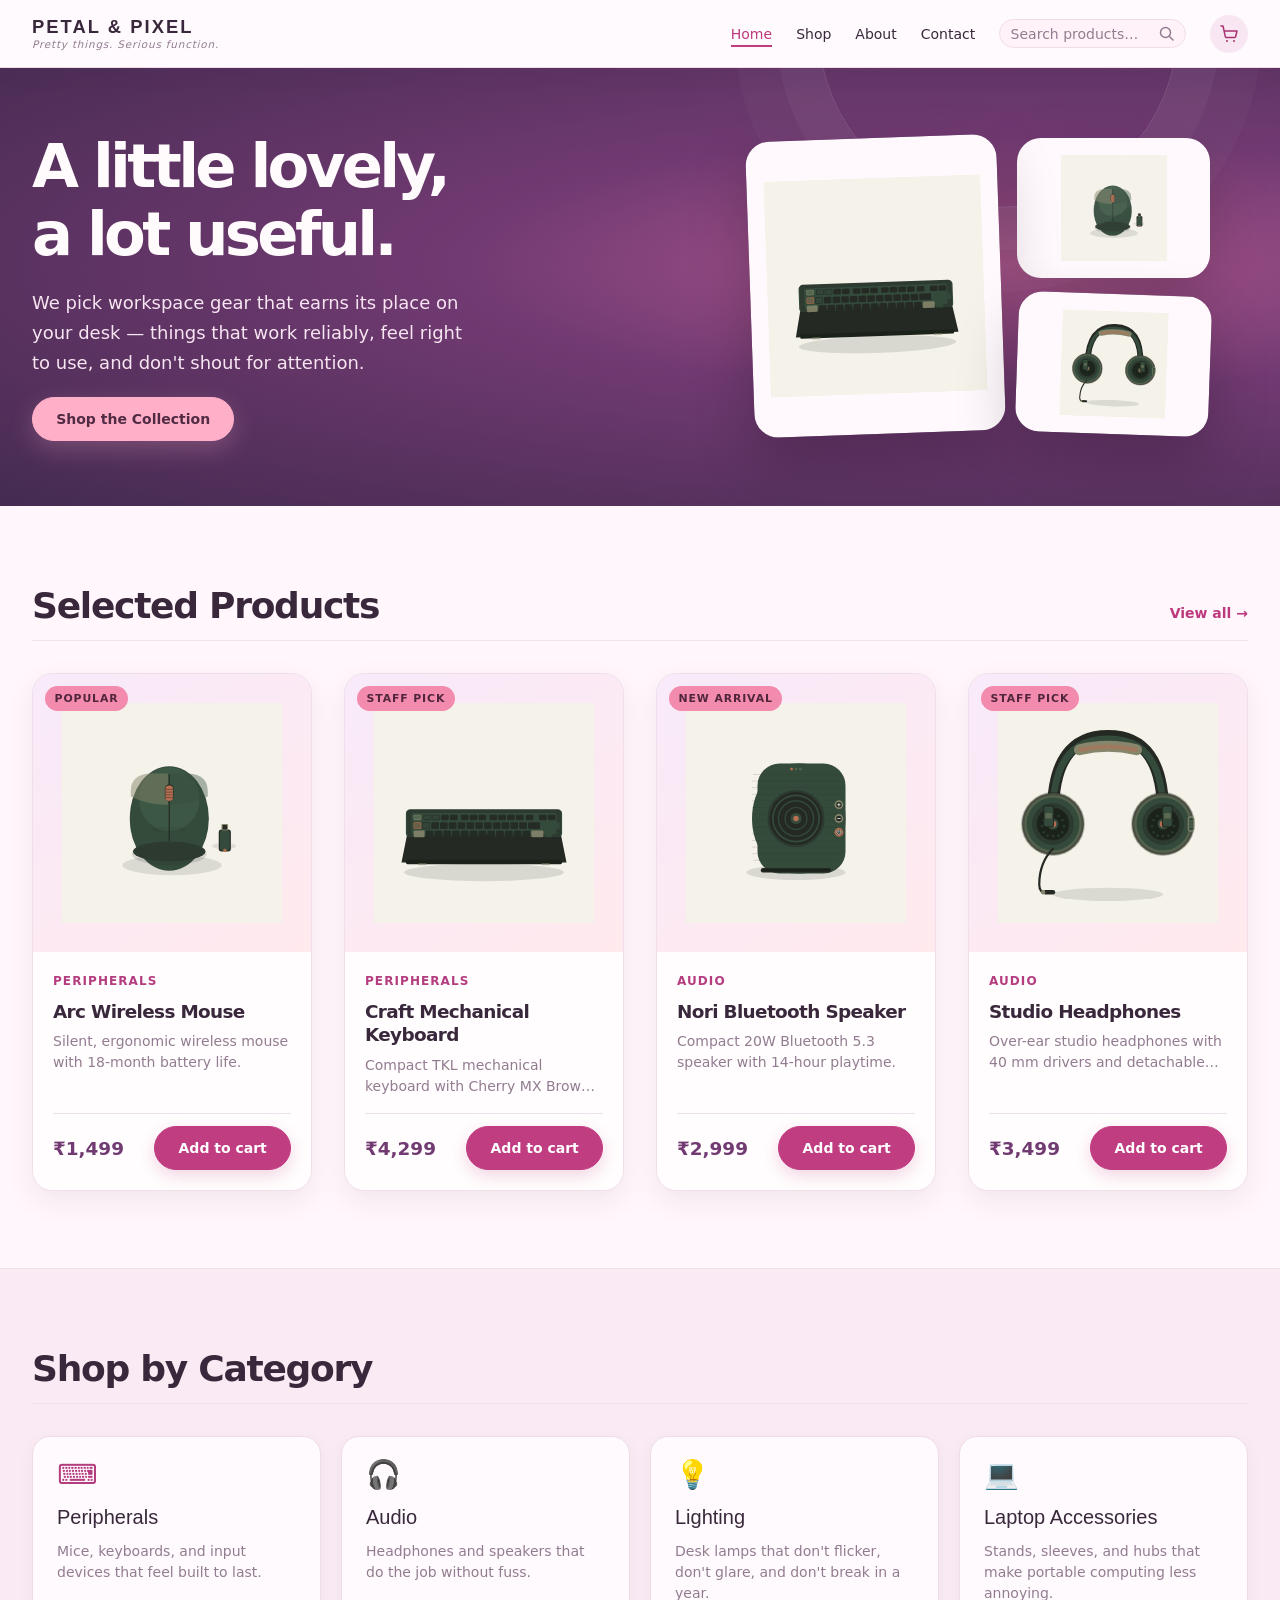
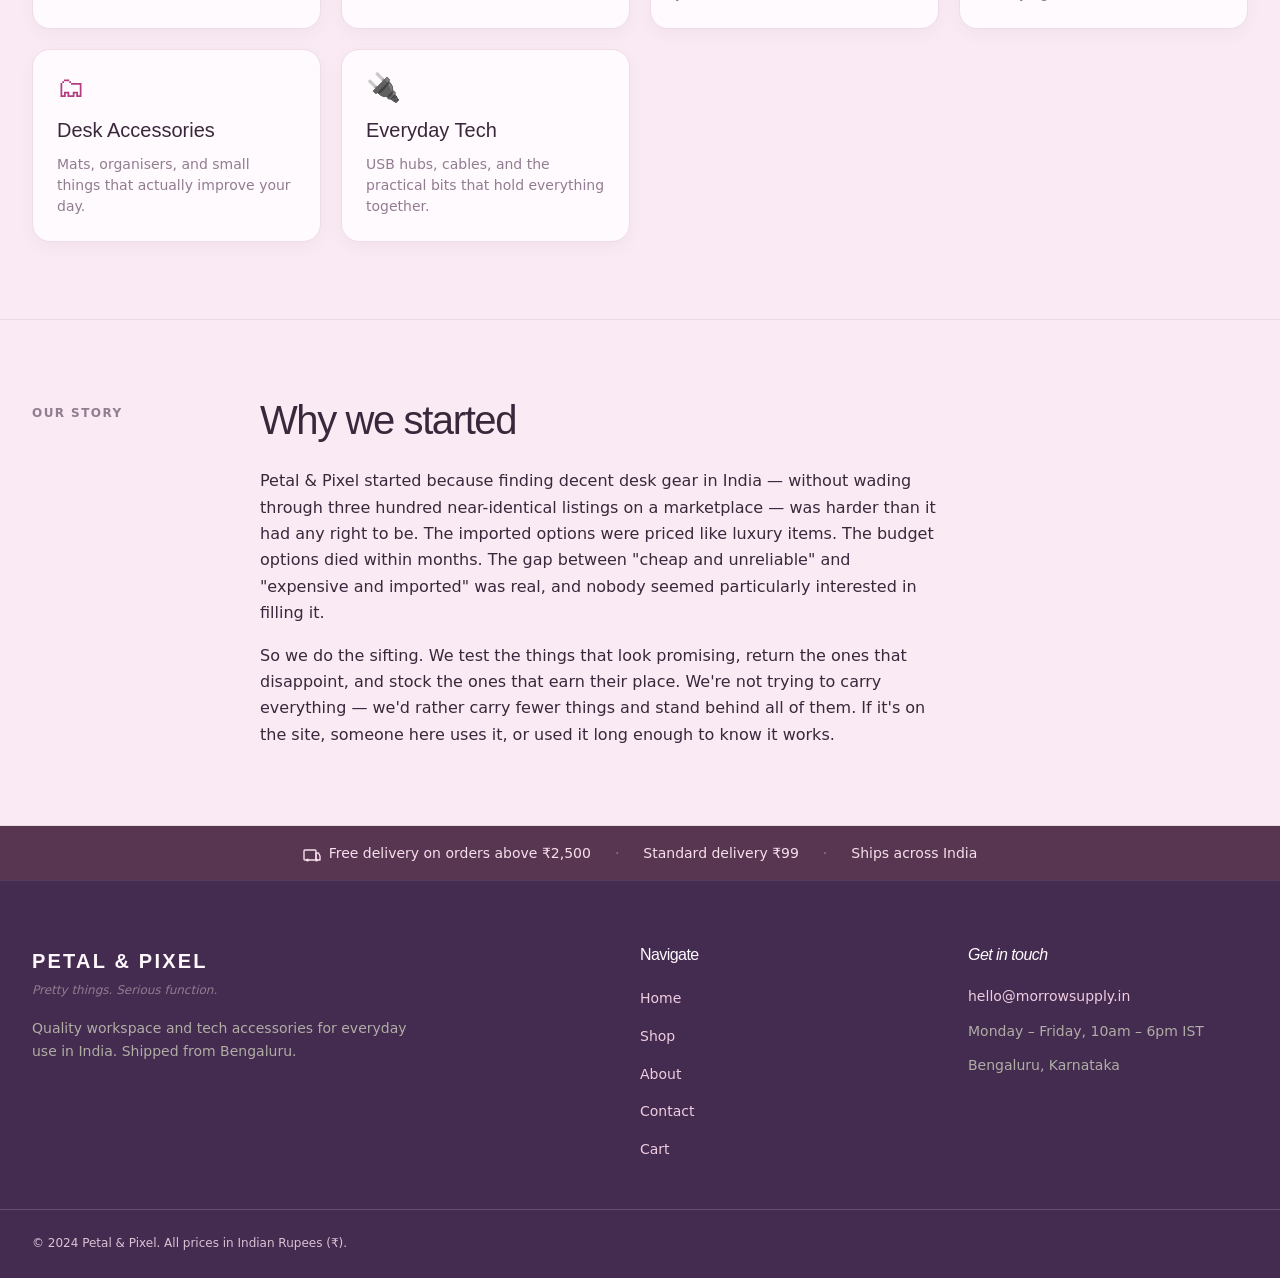
==== commit 28f332f4: "Rebrand store as Petal and Pixel" ====
--- a/index.html
+++ b/index.html
@@ -3,8 +3,8 @@
 <head>
   <meta charset="UTF-8" />
   <meta name="viewport" content="width=device-width, initial-scale=1.0" />
-  <title>Morrow Supply — Useful things. Chosen well.</title>
-  <meta name="description" content="Morrow Supply — quality tech and workspace accessories for India. Keyboards, headphones, desk setups, and more." />
+  <title>Petal & Pixel — Pretty things. Serious function.</title>
+  <meta name="description" content="Petal & Pixel — quality tech and workspace accessories for India. Keyboards, headphones, desk setups, and more." />
   <link rel="stylesheet" href="./css/style.css" />
 </head>
 <body class="page-home">
@@ -14,9 +14,9 @@
     <nav class="nav-inner" role="navigation" aria-label="Main navigation">
 
       <!-- Logo -->
-      <a href="./index.html" class="nav-logo" aria-label="Morrow Supply home">
-        <span class="logo-name">MORROW SUPPLY</span>
-        <span class="logo-tagline">Useful things. Chosen well.</span>
+      <a href="./index.html" class="nav-logo" aria-label="Petal & Pixel home">
+        <span class="logo-name">PETAL & PIXEL</span>
+        <span class="logo-tagline">Pretty things. Serious function.</span>
       </a>
 
       <!-- Primary nav links -->
@@ -72,7 +72,7 @@
 
         <!-- Left: editorial copy -->
         <div class="hero-copy">
-          <h1 class="hero-headline">Good tools.<br>Quiet work.</h1>
+          <h1 class="hero-headline">A little lovely,<br>a lot useful.</h1>
           <p class="hero-subtext">
             We pick workspace gear that earns its place on your desk —
             things that work reliably, feel right to use, and don't
@@ -199,7 +199,7 @@
           <h2 class="brand-story-heading" id="story-heading">Why we started</h2>
           <div class="brand-story-text">
             <p>
-              Morrow Supply started because finding decent desk gear in India — without
+              Petal & Pixel started because finding decent desk gear in India — without
               wading through three hundred near-identical listings on a marketplace —
               was harder than it had any right to be. The imported options were priced
               like luxury items. The budget options died within months. The gap between
@@ -245,8 +245,8 @@
 
       <!-- Col 1: Brand -->
       <div class="footer-col footer-brand">
-        <span class="footer-logo">MORROW SUPPLY</span>
-        <p class="footer-tagline">Useful things. Chosen well.</p>
+        <span class="footer-logo">PETAL & PIXEL</span>
+        <p class="footer-tagline">Pretty things. Serious function.</p>
         <p class="footer-blurb">
           Quality workspace and tech accessories for everyday use in India.
           Shipped from Bengaluru.
@@ -279,7 +279,7 @@
 
     </div>
     <div class="footer-bottom">
-      <p>&copy; 2024 Morrow Supply. All prices in Indian Rupees (₹).</p>
+      <p>&copy; 2024 Petal & Pixel. All prices in Indian Rupees (₹).</p>
     </div>
   </footer>
 
--- a/css/style.css
+++ b/css/style.css
@@ -2091,3 +2091,153 @@
     height: 56px;
   }
 }
+
+/* ============================================================
+   16. NIGHT MARKET REDESIGN
+   A high-contrast indigo, coral and sky palette for every page.
+   ============================================================ */
+:root {
+  --color-ivory: #f4f6fb;
+  --color-ink: #172033;
+  --color-green: #4f46e5;
+  --color-olive: #64748b;
+  --color-terra: #fb7185;
+  --color-stone: #e1e7f1;
+  --color-white: #ffffff;
+  --color-error: #c2415d;
+  --color-success: #14805e;
+  --font-serif: "Trebuchet MS", "Segoe UI", sans-serif;
+  --font-sans: "Segoe UI", system-ui, -apple-system, BlinkMacSystemFont, sans-serif;
+  --radius-sm: 9px;
+  --radius-md: 14px;
+  --radius-card: 20px;
+  --shadow-card: 0 10px 28px rgba(23, 32, 51, .07);
+  --shadow-hover: 0 18px 42px rgba(55, 48, 163, .16);
+  --max-width: 1320px;
+}
+
+body { background: var(--color-ivory); }
+h1, h2, h3, h4, h5, h6 { letter-spacing: -.035em; font-weight: 700; }
+.site-header { background: rgba(255,255,255,.94); border-bottom: 1px solid #e4e8f0; box-shadow: 0 5px 22px rgba(23,32,51,.045); backdrop-filter: blur(16px); }
+.logo-name, .footer-logo { letter-spacing: .11em; }
+.nav-link { font-weight: 600; }
+.nav-links a.active, .nav-link.active, .nav-active { color: var(--color-green); }
+.nav-search { border-radius: 999px; background: #f4f6fb; border-color: #e5e9f2; }
+.nav-search-input { background: transparent; }
+.nav-cart { border-radius: 50%; background: #eef0ff; color: #4338ca; }
+.cart-count { background: var(--color-terra); color: #fff; }
+
+.btn { border-radius: 999px; font-weight: 700; padding: .78rem 1.45rem; }
+.btn-primary, .btn--primary { background: #4f46e5; border-color: #4f46e5; color: #fff; box-shadow: 0 6px 14px rgba(79,70,229,.18); }
+.btn-primary:hover, .btn--primary:hover { background: #3730a3; border-color: #3730a3; color: #fff; transform: translateY(-2px); }
+.btn-secondary, .btn--secondary { background: #ffe4e9; border-color: #ffe4e9; color: #9f2645; }
+.btn-outline, .btn--outline { border-color: #c7cde0; color: #3730a3; }
+.btn-outline:hover, .btn--outline:hover { background: #3730a3; border-color: #3730a3; color: #fff; }
+
+.hero { position: relative; overflow: hidden; background: radial-gradient(ellipse at 78% 45%, #3d43a6 0%, #24285f 37%, #171b3a 100%); color: #fff; }
+.hero::before { content: ""; position: absolute; width: 360px; height: 360px; border: 1px solid rgba(255,255,255,.14); border-radius: 50%; right: 8%; top: -220px; box-shadow: 0 0 0 42px rgba(255,255,255,.035), 0 0 0 84px rgba(255,255,255,.025); pointer-events: none; }
+.hero-headline { color: #fff; font-family: var(--font-sans); font-weight: 800; letter-spacing: -.06em; }
+.hero-subtext { color: #d8dcf2; }
+.hero .btn-primary { background: #fb7185; border-color: #fb7185; color: #31131d; box-shadow: 0 8px 24px rgba(251,113,133,.25); }
+.hero .btn-primary:hover { background: #fda4af; border-color: #fda4af; }
+.hero-img-block { border: 1px solid rgba(255,255,255,.16); border-radius: 24px; background: rgba(255,255,255,.94); box-shadow: 0 24px 60px rgba(0,0,0,.22); }
+.hero-img-block--tall { transform: rotate(-2deg); }
+.hero-img-block--short:last-child { transform: rotate(2deg); }
+
+.section-title, .page-title, .about-hero-heading, .page-hero-title { font-family: var(--font-sans); font-weight: 800; }
+.section-link { color: #4f46e5; font-weight: 700; }
+.categories { background: #e9edfb; }
+.category-card { border: 1px solid #dce2f1; border-radius: 18px; background: #fff; box-shadow: 0 5px 18px rgba(23,32,51,.04); }
+.category-card:hover { border-color: #aaa8fb; box-shadow: var(--shadow-hover); transform: translateY(-4px); }
+.category-icon { color: #4f46e5; }
+.brand-story, .page-title-bar, .about-hero, .page-hero { background: #e9edfb; }
+.shipping-bar { background: #24285f; color: #fff; }
+.shipping-bar .shipping-item { color: #e1e5ff; }
+
+.product-card { overflow: hidden; border: 1px solid #e3e7f0; border-radius: 20px; background: #fff; box-shadow: var(--shadow-card); }
+.product-card:hover { border-color: #b8b6ff; box-shadow: var(--shadow-hover); transform: translateY(-5px); }
+.product-card__image-wrap, .product-card-image-wrap { background: linear-gradient(145deg, #edf0ff, #fce9ed); }
+.product-card__image, .product-card-img { transition: transform 300ms ease; }
+.product-badge { background: #fb7185; color: #30131a; border-radius: 999px; font-weight: 800; }
+.product-card__category, .product-card-category { color: #5b55cf; font-weight: 800; letter-spacing: .09em; }
+.product-card__name a, .product-card-name-link { font-family: var(--font-sans); font-weight: 700; }
+.product-card__price, .product-card-price, .product-price-large { color: #292276; font-family: var(--font-sans); font-weight: 800; }
+
+.order-summary-card, .contact-info-card, .success-card, .product-detail, .about-category-block { border: 1px solid #e1e6f0; border-radius: 22px; box-shadow: var(--shadow-card); }
+.form-input, .search-input, .filter-select { border-radius: 12px; border-color: #d6dcea; background-color: #fff; }
+.form-input:focus, .search-input:focus, .filter-select:focus { border-color: #7770ed; box-shadow: 0 0 0 4px rgba(79,70,229,.12); }
+.qty-btn, .qty-decrease-btn, .qty-increase-btn { border-radius: 10px; }
+.site-footer { background: #171b3a; color: #e5e7f3; }
+.site-footer h2, .site-footer h3, .site-footer h4, .site-footer .footer-heading { color: #fff; }
+.site-footer a { color: #c3c8e6; }
+.site-footer a:hover { color: #fb9bab; }
+.footer-bottom { border-color: rgba(255,255,255,.15); color: #a7acc9; }
+.toast { border-radius: 14px; box-shadow: 0 12px 36px rgba(16,24,40,.2); }
+
+@media (max-width: 768px) {
+  .hero { background: radial-gradient(ellipse at 78% 75%, #3d43a6 0%, #24285f 42%, #171b3a 100%); }
+  .hero-images { margin-top: 1.5rem; }
+  .hero-img-block { border-radius: 16px; }
+}
+
+/* ============================================================
+   17. BLOOM REDESIGN
+   Soft rose, lilac and berry colors across the whole storefront.
+   ============================================================ */
+:root {
+  --color-ivory: #fff7fb;
+  --color-ink: #39283b;
+  --color-green: #c13d82;
+  --color-olive: #927c91;
+  --color-terra: #ef789f;
+  --color-stone: #f0e2ed;
+  --color-white: #ffffff;
+  --color-error: #b93458;
+  --color-success: #32836b;
+  --shadow-card: 0 10px 28px rgba(94, 43, 82, .08);
+  --shadow-hover: 0 18px 42px rgba(167, 69, 130, .18);
+}
+
+body { background: #fff7fb; color: #39283b; }
+.site-header { background: rgba(255,250,253,.96); border-color: #f1dce9; box-shadow: 0 5px 22px rgba(94,43,82,.055); }
+.nav-links a.active, .nav-link.active, .nav-active, .section-link { color: #bd397e; }
+.nav-search { background: #fff2f8; border-color: #f0dce9; }
+.nav-cart { background: #f8e7f2; color: #a83270; }
+.cart-count { background: #e96691; color: #fff; }
+
+.btn-primary, .btn--primary { background: #c13d82; border-color: #c13d82; color: #fff; box-shadow: 0 6px 16px rgba(193,61,130,.2); }
+.btn-primary:hover, .btn--primary:hover { background: #963064; border-color: #963064; color: #fff; }
+.btn-secondary, .btn--secondary { background: #f8e5f0; border-color: #f8e5f0; color: #853261; }
+.btn-outline, .btn--outline { border-color: #d8b4cc; color: #99376d; }
+.btn-outline:hover, .btn--outline:hover { background: #99376d; border-color: #99376d; color: #fff; }
+
+.hero { background: radial-gradient(ellipse at 78% 45%, #ad568e 0%, #713a72 38%, #442b50 100%); }
+.hero-headline { color: #fffafc; }
+.hero-subtext { color: #f7e5f1; }
+.hero .btn-primary { background: #ffb0c8; border-color: #ffb0c8; color: #512b43; box-shadow: 0 8px 24px rgba(255,176,200,.24); }
+.hero .btn-primary:hover { background: #ffd0de; border-color: #ffd0de; color: #512b43; }
+.hero-img-block { background: #fff8fc; border-color: rgba(255,255,255,.36); }
+.categories, .brand-story, .page-title-bar, .about-hero, .page-hero { background: #f9eaf3; }
+.category-card { border-color: #f0dce9; background: #fffafd; }
+.category-card:hover { border-color: #e7a8cb; }
+.category-icon, .product-card__category, .product-card-category { color: #b43d80; }
+.shipping-bar { background: #583652; color: #fff7fb; }
+.shipping-bar .shipping-item { color: #f5dfea; }
+
+.product-card { border-color: #f0dfeb; background: #fffdfd; }
+.product-card:hover { border-color: #e7a8cb; }
+.product-card__image-wrap, .product-card-image-wrap { background: linear-gradient(145deg, #f8eafa, #ffe9ed); }
+.product-badge { background: #f28bad; color: #51263d; }
+.product-card__price, .product-card-price, .product-price-large { color: #713a72; }
+.order-summary-card, .contact-info-card, .success-card, .product-detail, .about-category-block { border-color: #f0dce9; background-color: #fffdfd; }
+.form-input, .search-input, .filter-select { border-color: #e6ccdc; }
+.form-input:focus, .search-input:focus, .filter-select:focus { border-color: #d05c9a; box-shadow: 0 0 0 4px rgba(193,61,130,.12); }
+.site-footer { background: #442b50; color: #f8eaf3; }
+.site-footer h2, .site-footer h3, .site-footer h4, .site-footer .footer-heading { color: #fffafd; }
+.site-footer a { color: #f0cde0; }
+.site-footer a:hover { color: #ffb0c8; }
+.footer-bottom { border-color: rgba(255,255,255,.17); color: #ddc2d4; }
+
+@media (max-width: 768px) {
+  .hero { background: radial-gradient(ellipse at 78% 75%, #ad568e 0%, #713a72 42%, #442b50 100%); }
+}
